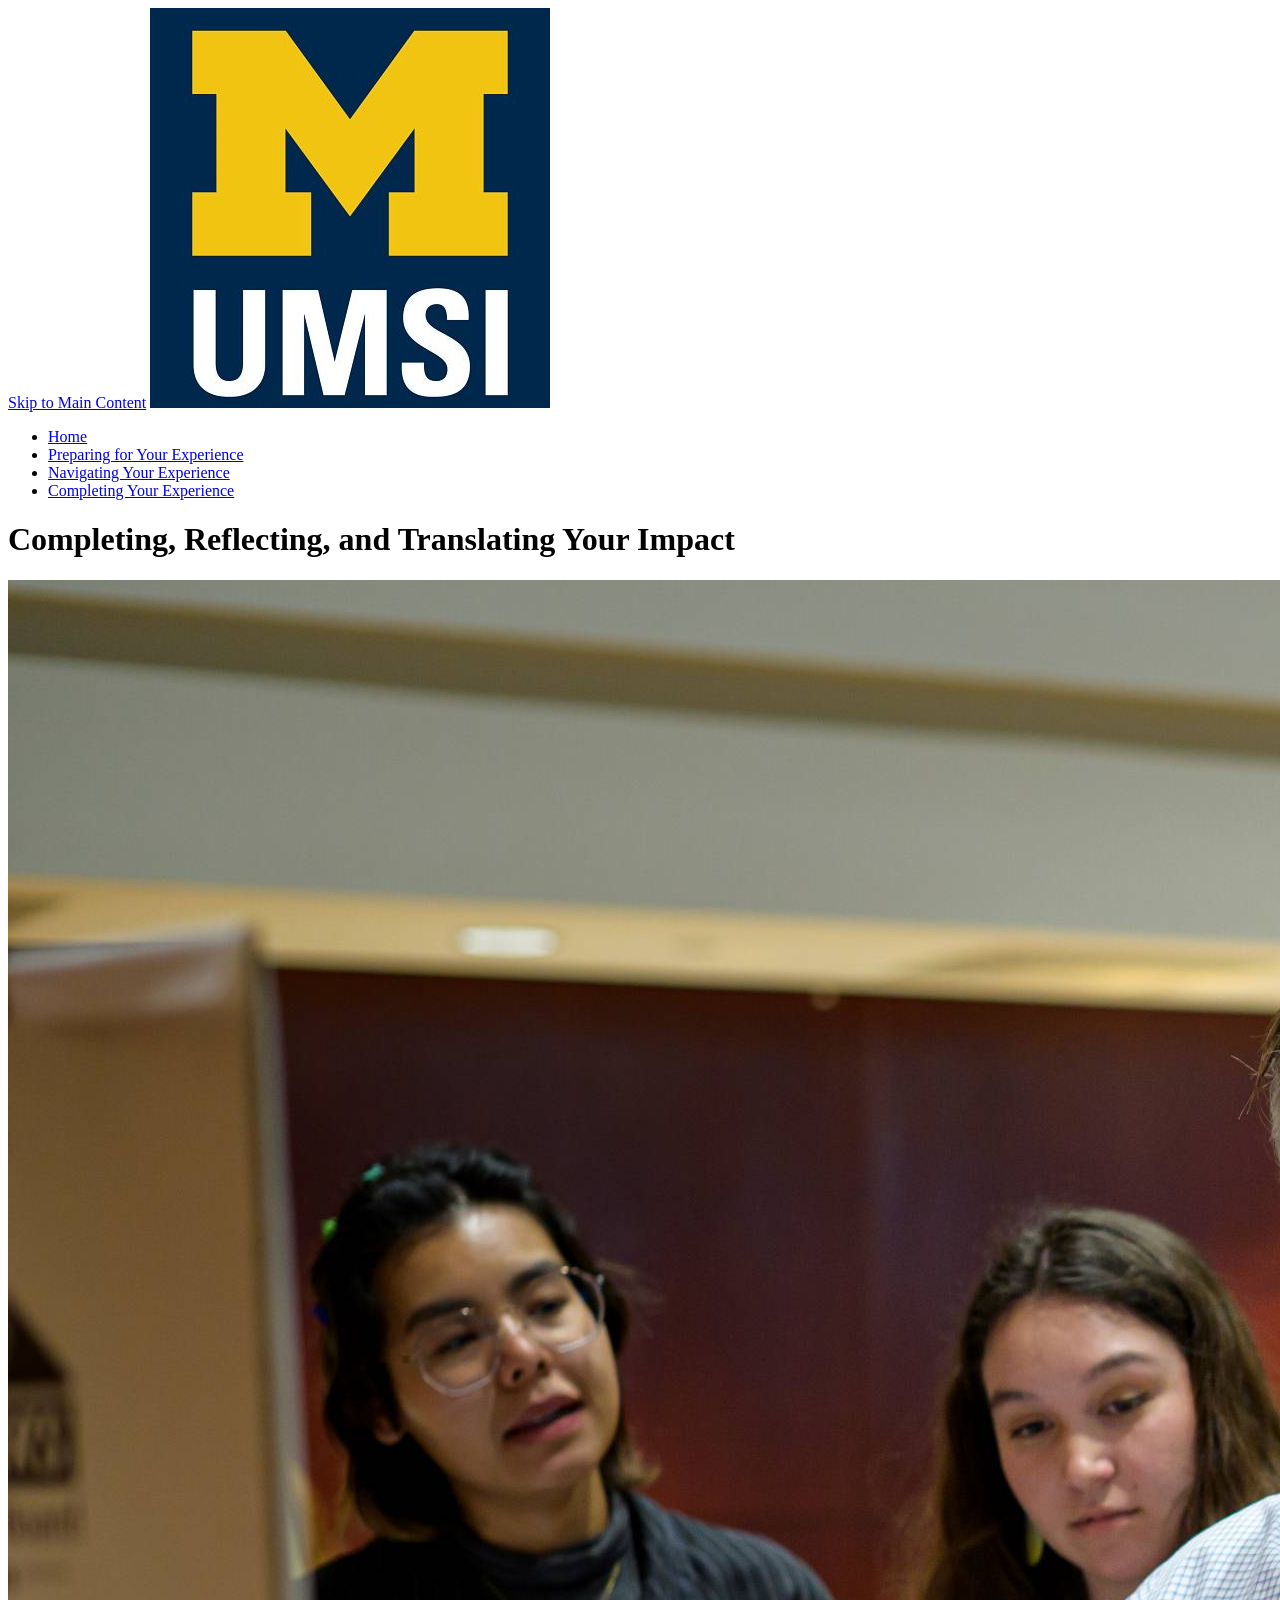
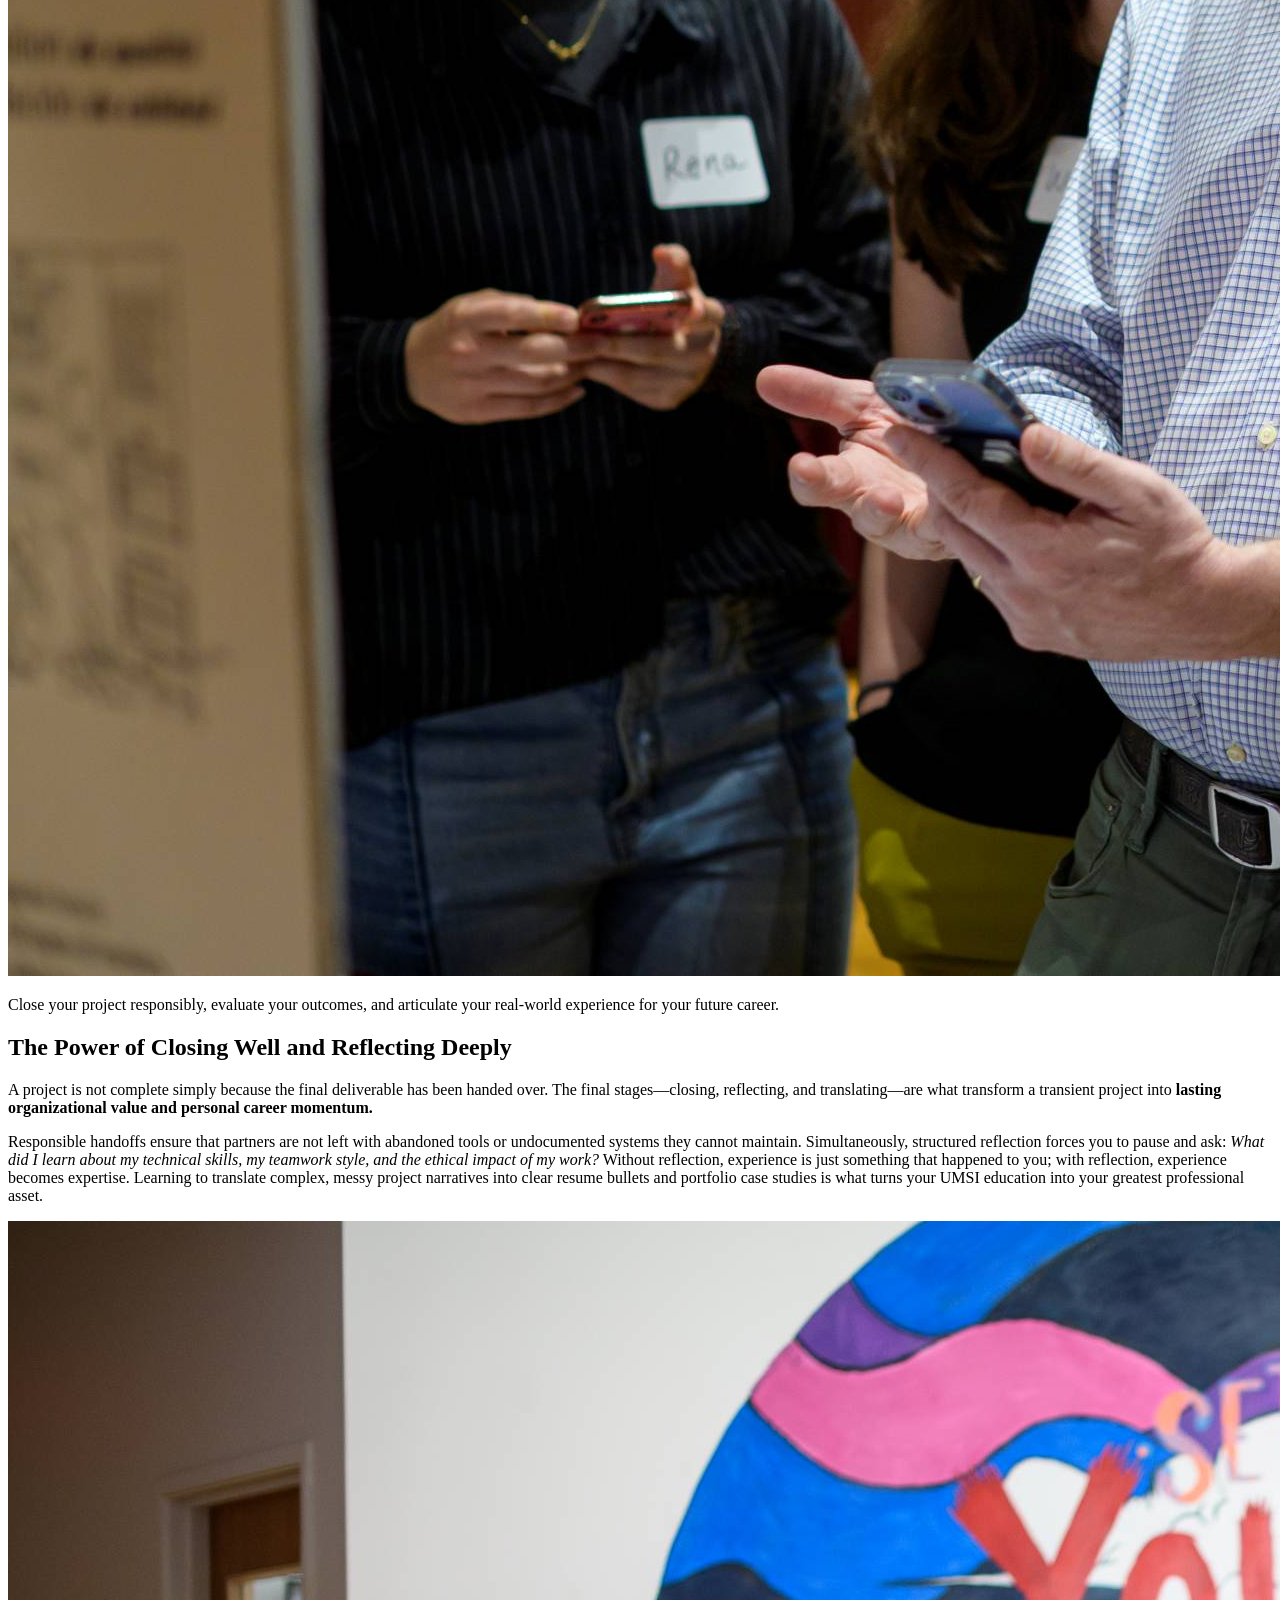
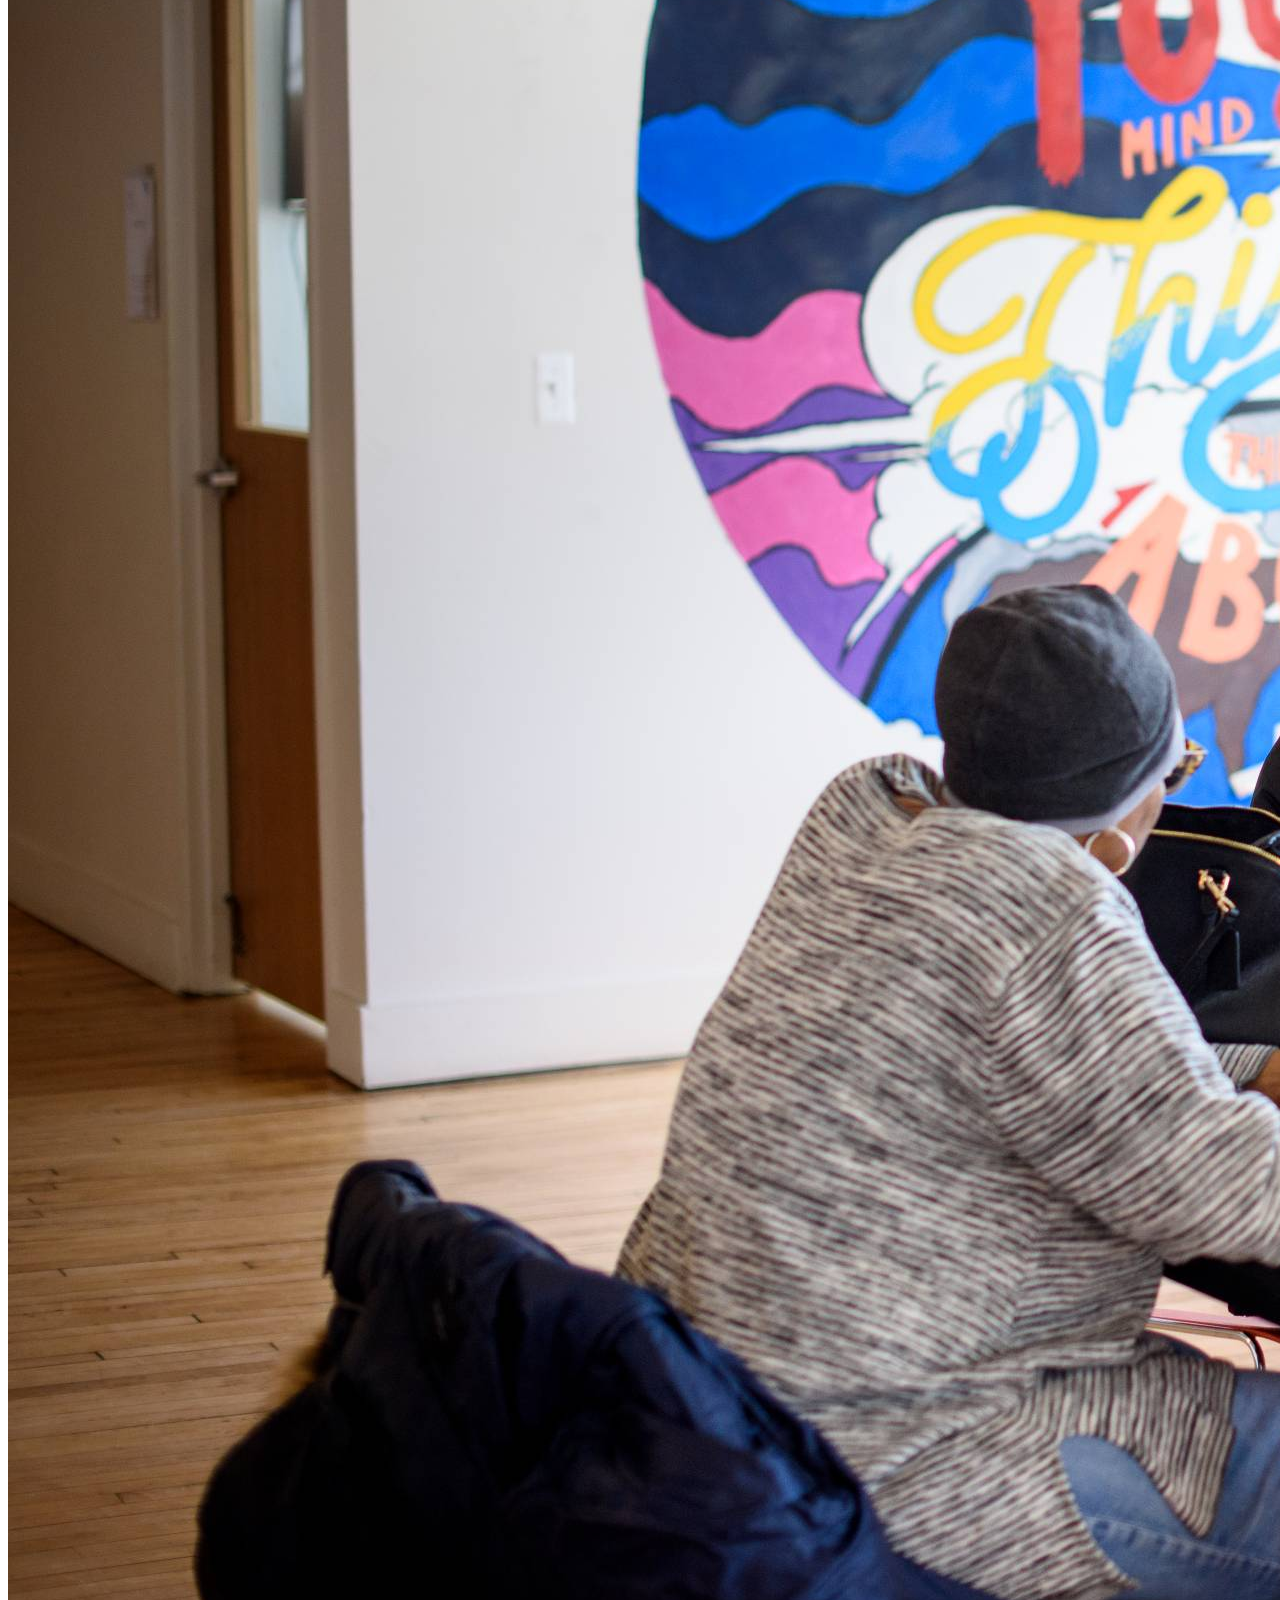
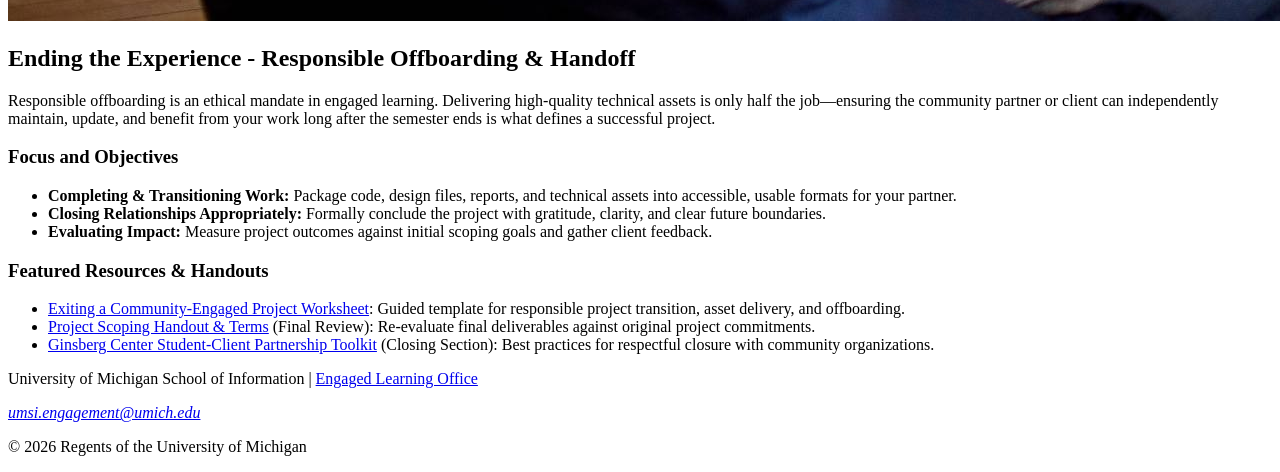
==== ending.html @ 696a566a "Add files via upload" ====
<!DOCTYPE html>
<html lang="en">
<head>
    <meta charset="UTF-8">
    <meta name="viewport" content="width=device-width, initial-scale=1.0">
    <title>Completing Your Experience</title>
</head>
<body>
    <header>
    <a href = "#main">Skip to Main Content</a>
        <img src="images/UMSI_signature_vertical_informal_solidblue.jpg" alt="UMSI Logo">
        <nav>
            <ul>
                <li><a href = "index.html">Home</a></li>
                <li><a href = "prep.html">Preparing for Your Experience</a></li>
                <li><a href = "experiences.html">Navigating Your Experience</a></li>
                <li><a href = "ending.html">Completing Your Experience</a></li>
            </ul>
        </nav>
    <h1>Completing, Reflecting, and Translating Your Impact</h1>
    </header>
    
    <main id="main">
        <img src="images/UMSI__CIDEXPODearborn_042023_13.jpg" alt="A professor critiquing a project to students at an expo">
        <p>
            Close your project responsibly, evaluate your outcomes, and articulate your real-world experience for your future career.
        </p>
        <section>
            <h2>
                The Power of Closing Well and Reflecting Deeply
            </h2>
            <p>
                A project is not complete simply because the final deliverable has been handed over. The final stages—closing, reflecting, and translating—are what transform a transient project into <strong>lasting organizational value and personal career momentum.</strong> 
            </p>
            <p>
                Responsible handoffs ensure that partners are not left with abandoned tools or undocumented systems they cannot maintain. Simultaneously, structured reflection forces you to pause and ask: <em>What did I learn about my technical skills, my teamwork style, and the ethical impact of my work?</em> Without reflection, experience is just something that happened to you; with reflection, experience becomes expertise. Learning to translate complex, messy project narratives into clear resume bullets and portfolio case studies is what turns your UMSI education into your greatest professional asset.
            </p>
        </section>
        <section>
            <article>
                <img src="images/UMSI_Detroit_CUTgroup_06.jpg" alt="Designers and stakeholders talking at a table">
                <h2>
                    Ending the Experience - Responsible Offboarding & Handoff
                </h2>
                <p>
                    Responsible offboarding is an ethical mandate in engaged learning. Delivering high-quality technical assets is only half the job—ensuring the community partner or client can independently maintain, update, and benefit from your work long after the semester ends is what defines a successful project.
                </p>
                <h3>
                    Focus and Objectives
                </h3>
                <ul>
                    <li>
                        <strong>Completing & Transitioning Work:</strong> Package code, design files, reports, and technical assets into accessible, usable formats for your partner.
                    </li>
                    <li>
                        <strong>Closing Relationships Appropriately:</strong> Formally conclude the project with gratitude, clarity, and clear future boundaries.
                    </li>
                    <li>
                        <strong>Evaluating Impact:</strong> Measure project outcomes against initial scoping goals and gather client feedback.
                    </li>
                </ul>
            </article>
            <article>
                <h3>
                    Featured Resources & Handouts
                </h3>
                <ul>
                    <li>
                        <a href="https://docs.google.com/document/d/1-gfg_EZ3T8pa3T0a130Qvtpl1bYoLOVEHSNpGHcJtFA/edit?usp=drive_link">Exiting a Community-Engaged Project Worksheet</a>: Guided template for responsible project transition, asset delivery, and offboarding.
                    </li>
                    <li>
                        <a href="https://docs.google.com/document/d/1TrEDolwmOIlXgYgAP9VvlOGoYOwFfe6KxzZOgZSVYVw/edit?usp=drive_link">Project Scoping Handout & Terms</a> (Final Review): Re-evaluate final deliverables against original project commitments.
                    </li>
                    <li>
                        <a href="https://ginsberg.umich.edu/article/campus-community-partnerships-toolkit">Ginsberg Center Student-Client Partnership Toolkit</a> (Closing Section): Best practices for respectful closure with community organizations.
                    </li>
                </ul>
            </article>
        </section>
    </main>
    
    <footer>
        <p>University of Michigan School of Information | <a href="https://www.si.umich.edu/programs/engaged-learning/about-engaged-learning-office">Engaged Learning Office </a></p>
      <address>
        <a href="mailto:umsi.engagement@umich.edu">umsi.engagement@umich.edu</a>
      </address>
      <p>&copy; 2026 Regents of the University of Michigan</p>
    </footer>
    
</body>
</html>
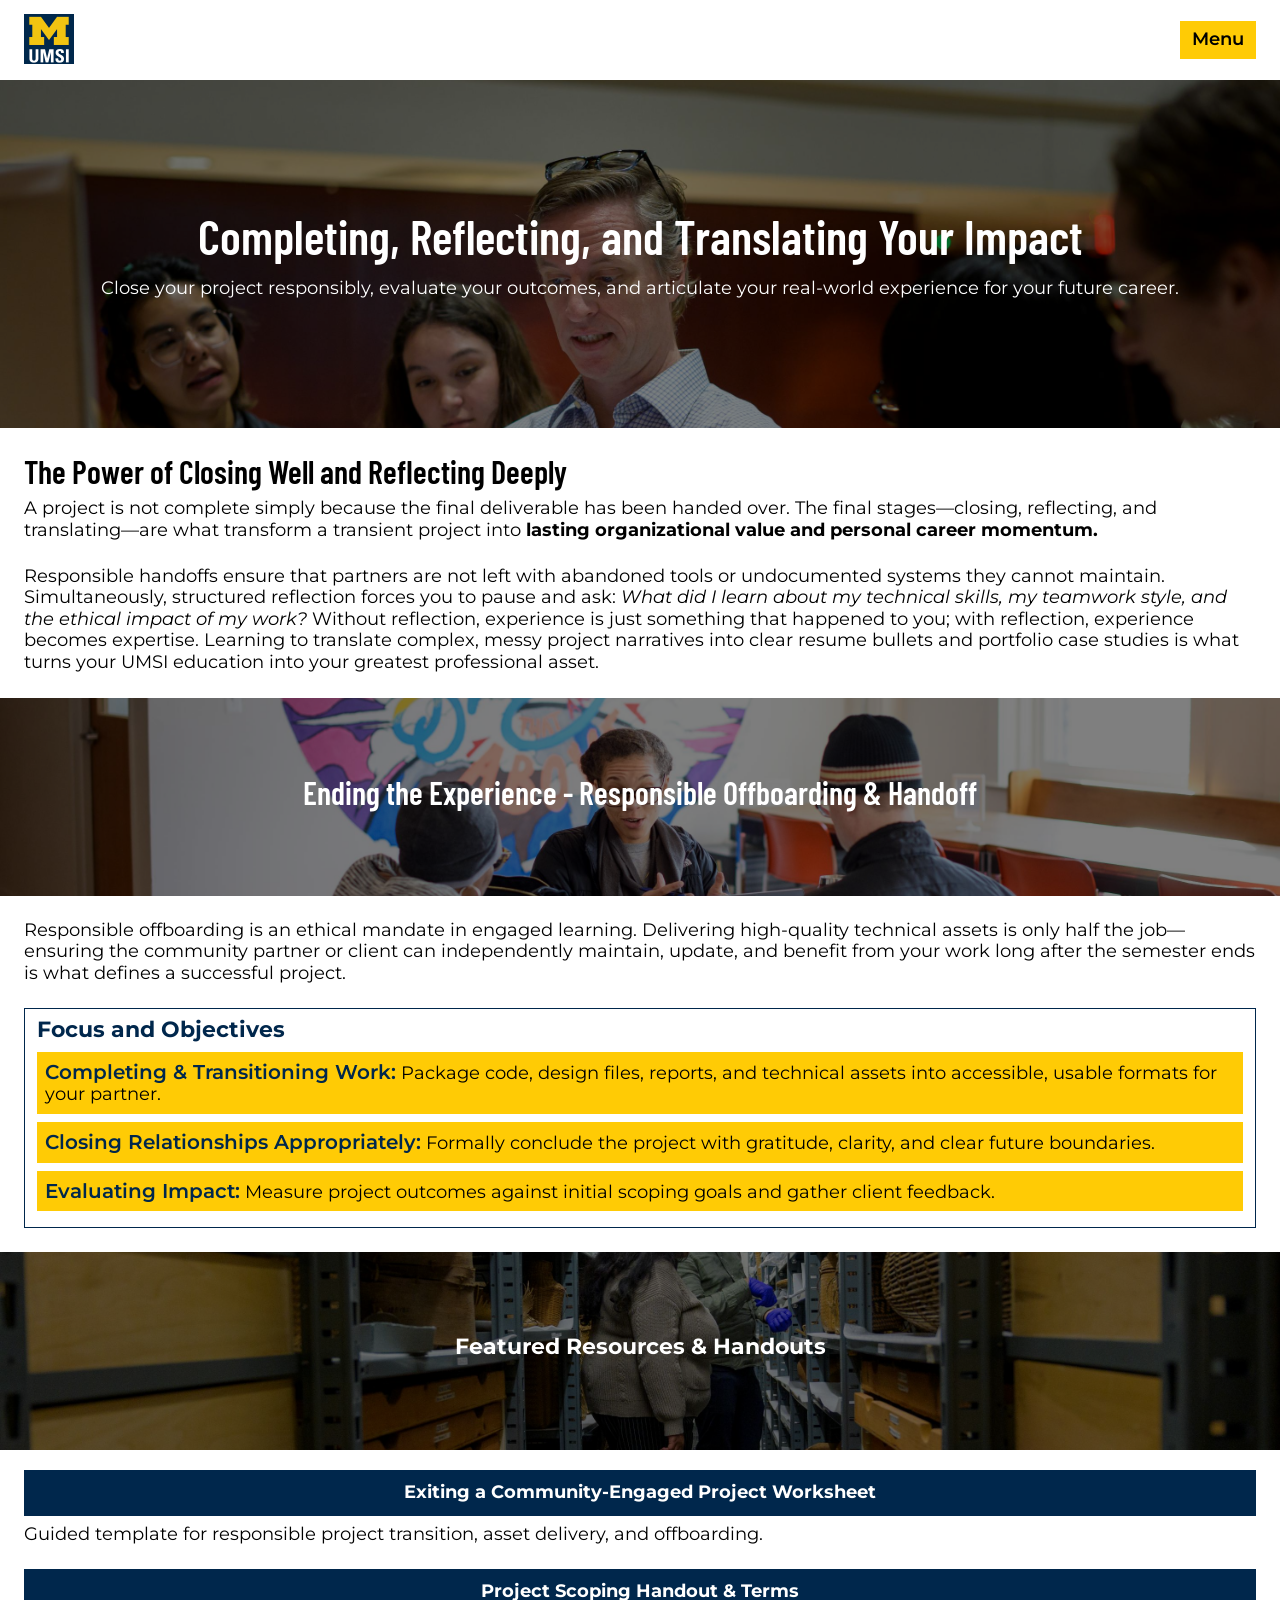
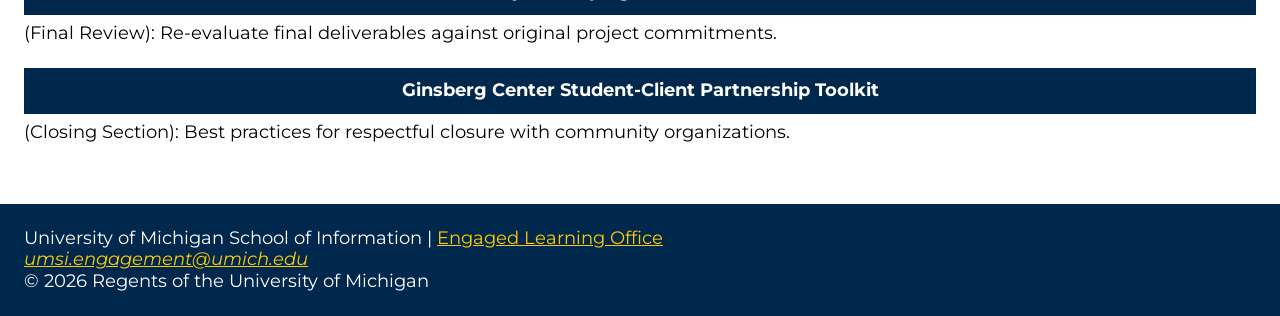
==== commit 39972d98: "added css mobile view" ====
--- a/ending.html
+++ b/ending.html
@@ -1,54 +1,81 @@
 <!DOCTYPE html>
 <html lang="en">
 <head>
-    <meta charset="UTF-8">
-    <meta name="viewport" content="width=device-width, initial-scale=1.0">
-    <title>Completing Your Experience</title>
+  <meta charset="UTF-8">
+  
+  <!--fonts: montserrat, barlow cond, and atkinson-->
+  <link rel="preconnect" href="https://fonts.googleapis.com">
+  <link rel="preconnect" href="https://fonts.gstatic.com" crossorigin>
+  <link href="https://fonts.googleapis.com/css2?family=Atkinson+Hyperlegible+Next:ital,wght@0,200..800;1,200..800&family=Barlow+Condensed:ital,wght@0,100;0,200;0,300;0,400;0,500;0,600;0,700;0,800;0,900;1,100;1,200;1,300;1,400;1,500;1,600;1,700;1,800;1,900&family=Montserrat:ital,wght@0,100..900;1,100..900&display=swap" rel="stylesheet">
+  <!--stylesheets-->
+  <link rel="stylesheet" href="css/html5reset.css">
+  <link rel="stylesheet" href="css/starter_style.css">
+  <link rel="stylesheet" href="css/style.css">
+
+  <meta name="viewport" content="width=device-width, initial-scale=1.0">
+  <title>Engaged Learning Resources | UMSI</title>
+
 </head>
 <body>
     <header>
-    <a href = "#main">Skip to Main Content</a>
-        <img src="images/UMSI_signature_vertical_informal_solidblue.jpg" alt="UMSI Logo">
-        <nav>
+    <div class="skip"><a href = "#main">Skip to Main Content</a></div>
+      <nav aria-label="Main">
+        <div class="umsi-logo">
+          <img src="images/UMSI_signature_vertical_informal_solidblue.jpg" alt="UMSI Logo">
+        </div>
+
+        <details class="menu">
+          <summary>
+            <p>
+              Menu
+            </p>
+          </summary>
             <ul>
-                <li><a href = "index.html">Home</a></li>
-                <li><a href = "prep.html">Preparing for Your Experience</a></li>
-                <li><a href = "experiences.html">Navigating Your Experience</a></li>
-                <li><a href = "ending.html">Completing Your Experience</a></li>
+              <li><a href="index.html">Home</a></li>
+              <li><a href="prep.html">Preparing for Your Experience</a></li>
+              <li><a href="experiences.html">Navigating Your Experience</a></li>
+              <li><a href="ending.html">Completing Your Experience</a></li>
             </ul>
-        </nav>
-    <h1>Completing, Reflecting, and Translating Your Impact</h1>
-    </header>
-    
-    <main id="main">
-        <img src="images/UMSI__CIDEXPODearborn_042023_13.jpg" alt="A professor critiquing a project to students at an expo">
+        </details>
+      </nav>
+    <div class="end-hero">
+        <h1>Completing, Reflecting, and Translating Your Impact</h1>
         <p>
             Close your project responsibly, evaluate your outcomes, and articulate your real-world experience for your future career.
         </p>
+    </div>
+    </header>
+    
+    <main class="container" id="main">
+        <!-- <img src="images/UMSI__CIDEXPODearborn_042023_13.jpg" alt="A professor critiquing a project to students at an expo"> -->
+        
         <section>
             <h2>
                 The Power of Closing Well and Reflecting Deeply
             </h2>
             <p>
-                A project is not complete simply because the final deliverable has been handed over. The final stages—closing, reflecting, and translating—are what transform a transient project into <strong>lasting organizational value and personal career momentum.</strong> 
+                A project is not complete simply because the final deliverable has been handed over. The final stages—closing, reflecting, and translating—are what transform a transient project into <strong>lasting organizational value and personal career momentum.</strong><br>
             </p>
-            <p>
+            <p class="normal-style">
                 Responsible handoffs ensure that partners are not left with abandoned tools or undocumented systems they cannot maintain. Simultaneously, structured reflection forces you to pause and ask: <em>What did I learn about my technical skills, my teamwork style, and the ethical impact of my work?</em> Without reflection, experience is just something that happened to you; with reflection, experience becomes expertise. Learning to translate complex, messy project narratives into clear resume bullets and portfolio case studies is what turns your UMSI education into your greatest professional asset.
             </p>
         </section>
         <section>
             <article>
-                <img src="images/UMSI_Detroit_CUTgroup_06.jpg" alt="Designers and stakeholders talking at a table">
-                <h2>
+                <!-- <img src="images/UMSI_Detroit_CUTgroup_06.jpg" alt="Designers and stakeholders talking at a table"> -->
+                <div class="banner-image offboarding-banner">
+                    <h2>
                     Ending the Experience - Responsible Offboarding & Handoff
-                </h2>
-                <p>
+                    </h2>
+                </div>
+                <p class="normal-style">
                     Responsible offboarding is an ethical mandate in engaged learning. Delivering high-quality technical assets is only half the job—ensuring the community partner or client can independently maintain, update, and benefit from your work long after the semester ends is what defines a successful project.
                 </p>
-                <h3>
-                    Focus and Objectives
-                </h3>
-                <ul>
+                <div class="styled-list-container">
+                    <h3>
+                        Focus and Objectives
+                    </h3>
+                <ul class="styled-list">
                     <li>
                         <strong>Completing & Transitioning Work:</strong> Package code, design files, reports, and technical assets into accessible, usable formats for your partner.
                     </li>
@@ -59,23 +86,41 @@
                         <strong>Evaluating Impact:</strong> Measure project outcomes against initial scoping goals and gather client feedback.
                     </li>
                 </ul>
+                </div>
             </article>
-            <article>
+        </section>
+        <section>
+            <div class="banner-image link-list-top">
                 <h3>
-                    Featured Resources & Handouts
+                Featured Resources & Handouts
                 </h3>
-                <ul>
-                    <li>
-                        <a href="https://docs.google.com/document/d/1-gfg_EZ3T8pa3T0a130Qvtpl1bYoLOVEHSNpGHcJtFA/edit?usp=drive_link">Exiting a Community-Engaged Project Worksheet</a>: Guided template for responsible project transition, asset delivery, and offboarding.
-                    </li>
-                    <li>
-                        <a href="https://docs.google.com/document/d/1TrEDolwmOIlXgYgAP9VvlOGoYOwFfe6KxzZOgZSVYVw/edit?usp=drive_link">Project Scoping Handout & Terms</a> (Final Review): Re-evaluate final deliverables against original project commitments.
-                    </li>
-                    <li>
-                        <a href="https://ginsberg.umich.edu/article/campus-community-partnerships-toolkit">Ginsberg Center Student-Client Partnership Toolkit</a> (Closing Section): Best practices for respectful closure with community organizations.
-                    </li>
-                </ul>
-            </article>
+            </div>
+            <div class="link-list">
+                <article>
+                    <h3>
+                        <a href="https://docs.google.com/document/d/1-gfg_EZ3T8pa3T0a130Qvtpl1bYoLOVEHSNpGHcJtFA/edit?usp=drive_link">Exiting a Community-Engaged Project Worksheet</a>
+                    </h3>
+                    <p>
+                        Guided template for responsible project transition, asset delivery, and offboarding.
+                    </p>
+                </article>
+                <article>
+                    <h3>
+                        <a href="https://docs.google.com/document/d/1TrEDolwmOIlXgYgAP9VvlOGoYOwFfe6KxzZOgZSVYVw/edit?usp=drive_link">Project Scoping Handout & Terms</a>
+                    </h3>
+                    <p>
+                        (Final Review): Re-evaluate final deliverables against original project commitments.
+                    </p> 
+                </article>
+                <article>
+                    <h3>
+                        <a href="https://ginsberg.umich.edu/article/campus-community-partnerships-toolkit">Ginsberg Center Student-Client Partnership Toolkit</a>
+                    </h3> 
+                    <p>
+                        (Closing Section): Best practices for respectful closure with community organizations.
+                    </p>
+                </article>
+            </div>
         </section>
     </main>
     
--- a/css/style.css
+++ b/css/style.css
@@ -0,0 +1,627 @@
+
+
+h1, h2 {
+  font-family: "Barlow Condensed", sans-serif;
+  font-weight: 600;
+}
+
+h3, h4{
+    font-family: "Montserrat", sans-serif;
+    font-weight: 600;
+}
+
+h1{
+    font-size:48px;
+    line-height: 1.2;
+    margin-bottom: 12px;
+}
+
+h2{
+    font-size: 32px;
+    line-height:1.2;
+    margin-bottom: 8px;
+}
+
+h3{
+    font-size: 22px;
+    font-weight:700;
+    line-height: 1.2;
+    margin-bottom:8px;
+}
+
+p, li, a {
+    font-family: "Montserrat", sans-serif;
+    line-height: 1.2;
+    font-size: 18px;
+}
+
+li strong{
+    font-size:20px;
+    font-weight: 600;
+}
+
+/* body{
+    margin:32px;
+} */
+
+/* normal style paragraphs */
+.normal-style{
+    margin-top: 24px;
+    margin-bottom: 24px;
+}
+
+.normal-style h3 {
+    margin-top: 24px;
+}
+
+.normal-style-list{
+    margin-bottom: 24px;
+    padding: 0 24px 0 24px;
+}
+
+ol.normal-style-list{
+    margin-top: 24px;
+}
+
+.styled-list li{
+    list-style:none;
+    background-color:#ffcb05;
+    margin: 8px 0 8px 0;
+    padding: 8px;
+}
+
+.styled-list strong{
+    color:#00274c;
+}
+
+.styled-list-container{
+    border:#00274c solid 1px;
+    padding: 8px 12px;
+    margin-bottom: 24px;
+}
+
+.styled-list-container h3{
+    color:#00274c;
+}
+
+.skip a{
+    background-color:#ffcb05;
+     position:fixed;
+     top: -65px;
+}
+
+.skip a:focus{
+     top: 25px;
+     z-index: 1;
+}
+
+img{
+     width: 100%;       
+     height: 100%;
+     /* object-fit: cover; */
+}
+
+.umsi-logo{
+    min-width:30px;
+    max-width: 50px;
+}
+
+nav {
+    display: flex;
+    align-items: center;
+    justify-content: space-between;  
+    position: relative;  
+    background-color: white;
+    min-height: 80px;
+    padding: 0 24px;
+}
+
+.menu summary {
+    list-style: none;
+    cursor: pointer;
+    background-color:#ffcb05;
+    padding: 8px 12px;
+    font-weight: 600;
+}
+
+.menu summary:hover, .menu summary:focus{
+    color:white;
+    background-color: #00274c;
+}
+
+.menu ul {
+    position: absolute;
+    top: 100%;                        /* drops down right under the nav bar */
+    left: 0;
+    right: 0;
+    z-index: 1;
+    background-color: #ffcb05;
+    list-style: none;
+    margin: 0;
+    padding: 8px 20px 16px;
+}
+
+.menu a {
+    display: block;
+    padding: 12px 0;             
+    color: black;
+    text-decoration: none;
+}
+
+.menu a:hover,
+.menu a:focus {
+    font-weight: bold;
+    color: #00274c;
+}
+
+/* home page styles */
+
+.home-h1{
+    background-attachment: fixed; /* Parallax effect */     
+    background-position: center;  /* Parallax effect */
+    background-repeat: no-repeat; /* Parallax effect */
+    background-size: cover;       /* Parallax effect */
+    color: #ffcb05;
+    min-height: 300px;                /* Parallax effect */
+    background-image: url("../images/MCOMMONS-Q3-1002644.jpg");
+
+    position: relative;
+    text-align: center;
+    display: flex;
+    flex-direction: column; 
+    justify-content: center;
+    padding: 24px;
+}
+
+.home-h1::before {
+    content: ""; /*create the element, but put nothing in it*/
+    position: absolute;
+    inset: 0;
+    background: #00274c99;
+}
+
+.home-h1 > * {
+    position: relative; 
+}
+
+.video-section{
+    margin-bottom: 24px;
+}
+
+.video-info{
+    margin-bottom: 12px;
+}
+
+.video iframe {
+  width: 100%;
+  height: auto;
+  max-width: 400px;
+  aspect-ratio: 16 / 9;
+}
+
+.container{
+    /* display:grid;
+    grid-template-columns: 1fr 1fr 1fr 1fr; */
+    gap: 12px;
+    padding:24px;
+}
+
+.banner-image, .top-content-hero, .steps-intro{
+  margin-left: -24px;
+  margin-right: -24px;
+}
+
+/* making every container span all columns for peace of mind */
+/* .container > *{
+    grid-column: 1/-1;
+} */
+
+/* home hero parallax banner */
+.top-content-hero{
+    background-attachment: fixed; /* Parallax effect */     
+    background-position: center;  /* Parallax effect */
+    background-repeat: no-repeat; /* Parallax effect */
+    background-size: cover;       /* Parallax effect */
+    color: white;
+    min-height: 150px;                /* Parallax effect */
+    background-image: url("../images/UMSI_CampusFall_UMSIBackpack_02.jpg");
+
+    position: relative;
+    text-align: center;
+    display: flex;
+    flex-direction: column; 
+    justify-content: center;
+    padding: 24px;
+}
+
+.top-content-hero::before {
+    content: "";
+    position: absolute;
+    inset: 0;
+    background: rgba(0, 0, 0, 0.5);
+}
+
+.top-content-hero > * {
+    position: relative; 
+}
+
+/* prep hero parallax banner */
+.prep-hero{
+    background-attachment: fixed; /* Parallax effect */     
+    background-position: center;  /* Parallax effect */
+    background-repeat: no-repeat; /* Parallax effect */
+    background-size: cover;       /* Parallax effect */
+    color: white;
+    min-height: 300px;                /* Parallax effect */
+    background-image: url("../images/UMSI_ViewbookMSI2026_14.jpg");
+
+    position: relative;
+    text-align: center;
+    display: flex;
+    flex-direction: column; 
+    justify-content: center;
+    padding: 24px;
+}
+
+.prep-hero::before {
+    content: "";
+    position: absolute;
+    inset: 0;
+    background: rgba(0, 0, 0, 0.5);
+}
+
+.prep-hero > *{
+    position: relative; 
+}
+
+/* experiences hero parallax banner */
+.exp-hero{
+    background-attachment: fixed; /* Parallax effect */     
+    background-position: center;  /* Parallax effect */
+    background-repeat: no-repeat; /* Parallax effect */
+    background-size: cover;       /* Parallax effect */
+    color: white;
+    min-height: 300px;                /* Parallax effect */
+    background-image: url("../images/UMSI_DesignJam_GreatLakesWaterSafety_05.jpg");
+
+    position: relative;
+    text-align: center;
+    display: flex;
+    flex-direction: column; 
+    justify-content: center;
+    padding: 24px;
+}
+
+.exp-hero::before {
+    content: "";
+    position: absolute;
+    inset: 0;
+    background: rgba(0, 0, 0, 0.5);
+}
+
+.exp-hero > *{
+    position: relative; 
+}
+
+/* ending hero parallax banner */
+.end-hero{
+    background-attachment: fixed; /* Parallax effect */     
+    background-position: center;  /* Parallax effect */
+    background-repeat: no-repeat; /* Parallax effect */
+    background-size: cover;       /* Parallax effect */
+    color: white;
+    min-height: 300px;                /* Parallax effect */
+    background-image: url("../images/UMSI__CIDEXPODearborn_042023_13.jpg");
+
+    position: relative;
+    text-align: center;
+    display: flex;
+    flex-direction: column; 
+    justify-content: center;
+    padding: 24px;
+}
+
+.end-hero::before {
+    content: "";
+    position: absolute;
+    inset: 0;
+    background: rgba(0, 0, 0, 0.5);
+}
+
+.end-hero > *{
+    position: relative; 
+}
+
+/* home page non-parallax image banner */
+.link-list-top{
+    /* background-attachment: fixed; Parallax effect      */
+    background-position: center;  /* Parallax effect*/
+    background-repeat: no-repeat; /*Parallax effect*/
+    background-size: cover;      /* Parallax effect*/
+    color: white;
+    min-height: 150px;                /* Parallax effect */
+    background-image: url("../images/UMSI_ASB2026CIRCAPintig_41.jpg");
+
+    position: relative;
+    text-align: center;
+    display: flex;
+    flex-direction: column; 
+    justify-content: center;
+    padding: 24px;
+}
+
+.link-list-top::before {
+    content: "";
+    position: absolute;
+    inset: 0;
+    background: rgba(0, 0, 0, 0.5);
+}
+
+.link-list-top > * {
+    position: relative; 
+}
+
+/* prep page non-parallax image banner */
+.phase1-top{
+    /* background-attachment: fixed; Parallax effect      */
+    background-position: center;  /* Parallax effect*/
+    background-repeat: no-repeat; /*Parallax effect*/
+    background-size: cover;      /* Parallax effect*/
+    color: white;
+    min-height: 150px;                /* Parallax effect */
+    background-image: url("../images/UMSI_DesignJam_02142022_01.jpg");
+
+    position: relative;
+    text-align: center;
+    display: flex;
+    flex-direction: column; 
+    justify-content: center;
+    padding: 24px;
+}
+
+.phase1-top::before {
+    content: "";
+    position: absolute;
+    inset: 0;
+    background: rgba(0, 0, 0, 0.5);
+}
+
+.phase1-top > * {
+    position: relative; 
+}
+
+/* prep page non-parallax image banner 2 */
+.process-top{
+    /* background-attachment: fixed; Parallax effect      */
+    background-position: center;  /* Parallax effect*/
+    background-repeat: no-repeat; /*Parallax effect*/
+    background-size: cover;      /* Parallax effect*/
+    color: white;
+    min-height: 150px;                /* Parallax effect */
+    background-image: url("../images/UMSI_DesignJam_02142022_01.jpg");
+
+    position: relative;
+    text-align: center;
+    display: flex;
+    flex-direction: column; 
+    justify-content: center;
+    padding: 24px;
+}
+
+.process-top::before {
+    content: "";
+    position: absolute;
+    inset: 0;
+    background: rgba(0, 0, 0, 0.5);
+}
+
+.process-top > * {
+    position: relative; 
+}
+
+/* experiences page non-parallax image banner */
+.exp-resources{
+    /* background-attachment: fixed; Parallax effect      */
+    background-position: center;  /* Parallax effect*/
+    background-repeat: no-repeat; /*Parallax effect*/
+    background-size: cover;      /* Parallax effect*/
+    color: white;
+    min-height: 150px;                /* Parallax effect */
+    background-image: url("../images/UMSI_ViewbookMSI2026_01.jpg");
+
+    position: relative;
+    text-align: center;
+    display: flex;
+    flex-direction: column; 
+    justify-content: center;
+    padding: 24px;
+}
+
+.exp-resources::before {
+    content: "";
+    position: absolute;
+    inset: 0;
+    background: rgba(0, 0, 0, 0.5);
+}
+
+.exp-resources > * {
+    position: relative; 
+}
+
+/* ending page non-parallax image banner */
+.offboarding-banner{
+    /* background-attachment: fixed; Parallax effect      */
+    background-position: center;  /* Parallax effect*/
+    background-repeat: no-repeat; /*Parallax effect*/
+    background-size: cover;      /* Parallax effect*/
+    color: white;
+    min-height: 150px;                /* Parallax effect */
+    background-image: url("../images/UMSI_Detroit_CUTgroup_06.jpg");
+
+    position: relative;
+    text-align: center;
+    display: flex;
+    flex-direction: column; 
+    justify-content: center;
+    padding: 24px;
+}
+
+.offboarding-banner::before {
+    content: "";
+    position: absolute;
+    inset: 0;
+    background: rgba(0, 0, 0, 0.5);
+}
+
+.offboarding-banner > * {
+    position: relative; 
+}
+
+.grid-list{
+    display:grid;
+    grid-template-columns: repeat(2, 1fr);
+    list-style: none;
+    gap: 12px;
+    padding: 24px 0;
+}
+
+.grid-list li{
+    padding:12px;
+    background-color: #ffcb05;
+}
+
+.steps-intro{
+    background-color: #2f65a7;
+    color: white;
+    padding: 24px;
+}
+
+.steps-intro li{
+    margin-top: 12px;
+    list-style: none;
+}
+
+.grid-image{
+  padding: 12px 0 0 0;
+}
+
+.step-info{
+    /* background-color: #f5f2ea; */
+    padding: 12px 12px 24px 12px;
+    margin-bottom: 12px;
+    margin-top:-4px;
+    border:#00274c solid 1px;
+}
+
+.step-info p{
+    margin-bottom: 24px;
+}
+
+.step-info a{
+    font-weight: 600;
+    background-color:#2f65a7;
+    padding: 12px;
+    color:white;
+    text-decoration: none;
+}
+
+.step-info a:hover, .step-info a:focus{
+    background-color:#00274c;
+}
+
+.link-list{
+    gap: 12px;
+    padding: 12px 0;
+}
+
+.link-list > *{
+    /* display: grid;
+    grid-template-columns: minmax(120px, 1fr) 2fr; */
+    align-items: stretch;
+    margin-bottom: 24px;
+    gap: 12px;
+}
+
+.link-list h3 {
+  margin: 8px 0;
+  display: flex;  /* lets the link grow to fill the h3 */
+  gap: 12px;        
+}
+
+.link-list h3 a {
+  flex: 1;                /* fills the whole h3, and so the whole grid cell */
+  display: flex;
+  align-items: center;      /* vertical centering */
+  justify-content: center;  /* horizontal centering */
+  text-align: center;
+  padding: 12px;
+  background-color: #00274c;
+  color: white;
+  text-decoration: none;
+}
+
+.link-list h3 a:hover, .link-list h3 a:focus {
+  background-color: #ffcb05;
+  color: #00274c;
+}
+
+table{
+    border: #2f65a7 1px solid;
+    font-family: "Atkinson Hyperlegible Next", sans-serif;
+}
+
+table caption{
+    padding: 12px;
+}
+
+thead{
+    background-color:#ffcb05;
+}
+
+td{
+    padding: 8px;
+    border: #00274c solid 1px;
+    background-color:aliceblue;
+    font-size: 16px;
+    line-height: 1.3;
+}
+
+th{
+    padding: 12px;
+}
+
+.about{
+    background-color:#2f65a7;
+    color: white;
+    padding: 12px;
+    margin-bottom: 12px;
+}
+
+.boxed-content{
+    background-color: #00274c;
+    color: white;
+    padding: 12px;
+    margin-top: 24px;
+}
+
+.boxed-content a{
+    color:#ffcb05;
+}
+
+.boxed-content a:hover, .boxed-content a:focus{
+    color: white;
+}
+
+footer{
+    background-color:#00274c;
+    color: white;
+    padding: 24px;
+}
+
+footer a{
+    color:#ffcb05
+}
+
+footer a:hover, footer a:focus{
+    color: white;
+}
